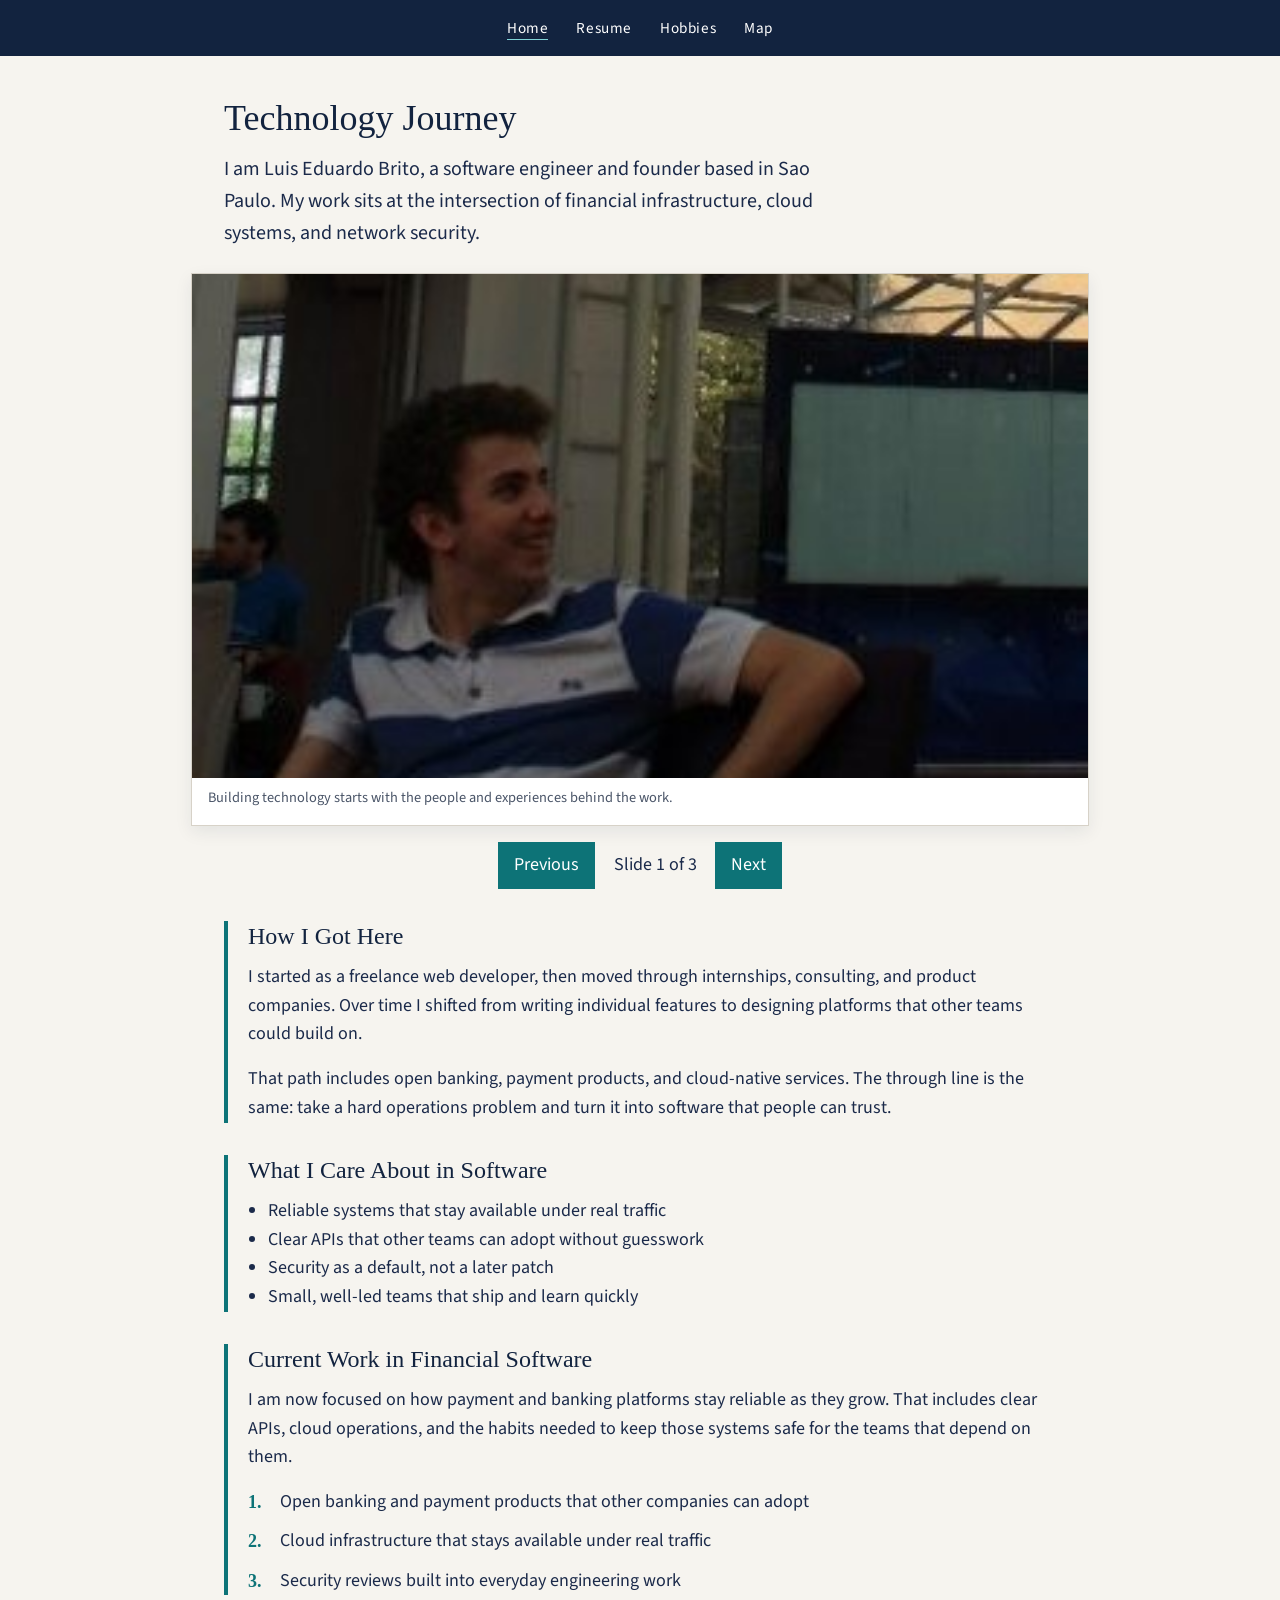
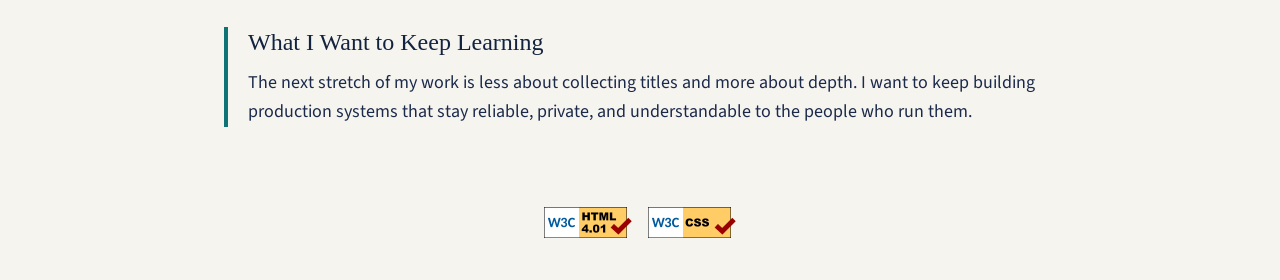
==== index.html @ 69dd5fcc "build: initial commit from project3 and boilerplate files" ====
<!DOCTYPE html>
<html lang="en">
  <head>
    <meta charset="utf-8">
    <meta name="viewport" content="width=device-width, initial-scale=1">
    <meta name="robots" content="noindex, nofollow, noarchive">
    <title>Technology Journey | Luis Eduardo Brito</title>
    <link rel="stylesheet" href="css/reset.css">
    <link rel="stylesheet" href="css/screen.css">
    <script src="js/site.js" defer></script>
  </head>
  <body class="page-index">
    <header>
      <nav aria-label="Site pages">
        <ul>
          <li>
            <a href="index.html" aria-current="page">Home</a>
          </li>
          <li>
            <a href="resume.html">Resume</a>
          </li>
          <li>
            <a href="hobbies.html">Hobbies</a>
          </li>
          <li>
            <a href="maps.html">Map</a>
          </li>
        </ul>
      </nav>
    </header>
    <main>
      <article>
        <h1>Technology Journey</h1>
        <p>I am Luis Eduardo Brito, a software engineer and founder based in Sao Paulo. My work sits at the intersection of financial infrastructure, cloud systems, and network security.</p>
        <div class="photo-slider" data-slider role="region" aria-label="Highlights from my technology journey">
          <div class="slider-track">
            <figure class="slider-slide" data-slide>
              <img src="media/images/profile.jpg" alt="Professional portrait of Luis Eduardo Brito">
              <figcaption>Building technology starts with the people and experiences behind the work.</figcaption>
            </figure>
            <figure class="slider-slide" data-slide>
              <img src="media/images/bitcapital.jpg" alt="Bit Capital offices in Sao Paulo, Brazil">
              <figcaption>Bit Capital offices in Sao Paulo, where I built open banking infrastructure.</figcaption>
            </figure>
            <figure class="slider-slide" data-slide>
              <img src="media/images/speakrfm.jpg" alt="Speakr.fm collaborative playlist interface">
              <figcaption>Speakr.fm was an early experiment in social products and shared media.</figcaption>
            </figure>
          </div>
          <div class="slider-controls">
            <button type="button" data-slider-previous>Previous</button>
            <p class="slider-status" aria-live="polite">
              Slide
              <span data-current-slide>1</span>
              of 3
            </p>
            <button type="button" data-slider-next>Next</button>
          </div>
        </div>
        <section>
          <h2>How I Got Here</h2>
          <p>I started as a freelance web developer, then moved through internships, consulting, and product companies. Over time I shifted from writing individual features to designing platforms that other teams could build on.</p>
          <p>That path includes open banking, payment products, and cloud-native services. The through line is the same: take a hard operations problem and turn it into software that people can trust.</p>
        </section>
        <section>
          <h2>What I Care About in Software</h2>
          <ul>
            <li>Reliable systems that stay available under real traffic</li>
            <li>Clear APIs that other teams can adopt without guesswork</li>
            <li>Security as a default, not a later patch</li>
            <li>Small, well-led teams that ship and learn quickly</li>
          </ul>
        </section>
        <section>
          <h2>Current Work in Financial Software</h2>
          <p>I am now focused on how payment and banking platforms stay reliable as they grow. That includes clear APIs, cloud operations, and the habits needed to keep those systems safe for the teams that depend on them.</p>
          <ol>
            <li>Open banking and payment products that other companies can adopt</li>
            <li>Cloud infrastructure that stays available under real traffic</li>
            <li>Security reviews built into everyday engineering work</li>
          </ol>
        </section>
        <section>
          <h2>What I Want to Keep Learning</h2>
          <p>The next stretch of my work is less about collecting titles and more about depth. I want to keep building production systems that stay reliable, private, and understandable to the people who run them.</p>
        </section>
      </article>
    </main>
    <footer>
      <p>
        <a href="https://validator.w3.org/nu/?doc=https%3A%2F%2Fluiseduardobrito.github.io%2Fiit-itm361-websiteproject3%2Findex.html">
          <img class="valid-badge" src="media/images/valid-html.png" alt="Valid HTML!">
        </a>
        <a href="https://jigsaw.w3.org/css-validator/validator?uri=https%3A%2F%2Fluiseduardobrito.github.io%2Fiit-itm361-websiteproject3%2Findex.html&amp;profile=css3&amp;warning=0">
          <img class="valid-badge" src="media/images/valid-css.png" alt="Valid CSS!">
        </a>
      </p>
    </footer>
  </body>
</html>
---- css/screen.css ----
@import url("https://fonts.googleapis.com/css2?family=Source+Sans+3:ital,wght@0,400;0,600;0,700;1,400&display=swap");

/* Original site styles for Project 2 */

body {
  background-color: #f6f4ef;
  color: #1b2a4a;
  font-family: "Source Sans 3", "Helvetica Neue", Arial, sans-serif;
  font-size: 1.125rem;
  line-height: 1.6;
}

h1,
h2,
h3 {
  color: #12233f;
  font-family: Georgia, "Times New Roman", serif;
  font-weight: 400;
  line-height: 1.25;
  margin: 0 0 0.75rem;
}

h1 {
  font-size: 2.25rem;
}

h2 {
  font-size: 1.5rem;
}

h3 {
  font-size: 1.2rem;
}

a {
  color: #0d7377;
}

a:hover,
a:focus {
  color: #095c5f;
}

body > header {
  background-color: #12233f;
  color: #ffffff;
  padding: 0.85rem 1.25rem;
}

body > header nav ul {
  display: flex;
  flex-wrap: wrap;
  justify-content: center;
  list-style: none;
  gap: 0.5rem 1.75rem;
}

body > header nav a,
body > header nav a:visited {
  color: #ffffff;
  font-size: 0.95rem;
  letter-spacing: 0.04em;
  text-decoration: none;
}

body > header nav a:hover,
body > header nav a:focus {
  color: #7fd3d6;
}

body > header nav a[aria-current="page"] {
  border-bottom: 0.12rem solid #7fd3d6;
  color: #ffffff;
}

main {
  padding: 2rem 6%;
}

p {
  margin: 0 0 1rem;
}

main ul,
main ol {
  margin: 0 0 1.25rem 1.25rem;
}

main ul {
  list-style: disc;
}

main ol {
  list-style: decimal;
}

img {
  display: block;
  height: auto;
  max-width: 100%;
}

figure {
  margin: 0 0 1.5rem;
}

figcaption {
  color: #4a5568;
  font-size: 0.9rem;
  margin-top: 0.5rem;
}

audio {
  display: block;
  max-width: 100%;
  width: 100%;
}

footer {
  padding: 1.5rem 6% 2rem;
  text-align: center;
}

footer p {
  margin: 0;
}

footer a {
  display: inline-block;
  margin: 0 0.4rem;
}

footer img {
  border: 0;
  display: inline-block;
  height: auto;
  width: auto;
}

footer .valid-badge {
  height: 31px;
  width: 88px;
}

.page-index main {
  box-sizing: border-box;
  margin: 0 auto;
  max-width: 52rem;
  padding: 2.5rem 0;
  width: 88%;
}

.page-index article > p:first-of-type {
  font-size: 1.25rem;
  max-width: 40rem;
}

.page-index section {
  border-left: 0.25rem solid #0d7377;
  margin: 2rem 0 0;
  padding-left: 1.25rem;
}

.page-index figure {
  margin: 1.5rem -4%;
}

.photo-slider {
  margin: 1.5rem -4%;
}

.slider-track {
  display: grid;
  gap: 1.25rem;
}

.photo-slider .slider-slide {
  background-color: #ffffff;
  border: 0.06rem solid #d7d2c8;
  box-shadow: 0 0.4rem 1rem rgba(18, 35, 63, 0.08);
  margin: 0;
  overflow: hidden;
}

.slider-slide img {
  aspect-ratio: 16 / 9;
  object-fit: cover;
  width: 100%;
}

.slider-slide:first-child img {
  object-position: center 28%;
}

.slider-slide figcaption {
  padding: 0 1rem 1rem;
}

.slider-controls {
  align-items: center;
  display: none;
  flex-wrap: wrap;
  gap: 0.75rem;
  justify-content: center;
  margin-top: 1rem;
}

.photo-slider.is-enhanced .slider-controls {
  display: flex;
}

.photo-slider.is-enhanced .slider-slide[hidden] {
  display: none;
}

.slider-controls button {
  background-color: #0d7377;
  border: 0;
  color: #ffffff;
  cursor: pointer;
  font: inherit;
  padding: 0.55rem 1rem;
}

.slider-controls button:hover,
.slider-controls button:focus {
  background-color: #095c5f;
}

.slider-controls button:focus-visible {
  outline: 0.18rem solid #12233f;
  outline-offset: 0.18rem;
}

.slider-status {
  margin: 0;
  min-width: 6rem;
  text-align: center;
}

.page-index ol {
  list-style: none;
  margin-left: 0;
}

.page-index ol li {
  margin: 0 0 0.65rem;
  padding-left: 2rem;
  position: relative;
}

.page-index ol li::before {
  color: #0d7377;
  content: counter(list-item) ".";
  font-family: Georgia, "Times New Roman", serif;
  font-weight: 700;
  left: 0;
  position: absolute;
}

.page-resume main {
  box-sizing: border-box;
  margin: 1rem auto;
  padding: 0;
  width: 92%;
}

.page-resume main > article {
  background-color: #ffffff;
  box-shadow: 0 0.5rem 1.5rem rgba(18, 35, 63, 0.08);
  padding: 1.25rem 5%;
}

.page-resume {
  font-size: 0.95rem;
}

.page-resume main > article > header {
  margin-bottom: 1.75rem;
}

.page-resume main > article > header figure {
  width: 8.5rem;
}

.page-resume section {
  margin-bottom: 1.5rem;
}

.page-resume section article {
  border-top: 0.06rem solid #d7d2c8;
  margin-top: 1rem;
  padding-top: 1rem;
}

.page-resume time {
  color: #4a5568;
  font-size: 0.9rem;
}

.page-hobbies main {
  box-sizing: border-box;
  margin: 0 auto;
  max-width: 70rem;
  padding: 2.5rem 0;
  width: 92%;
}

.page-hobbies article > p:first-of-type {
  max-width: 46rem;
}

.page-hobbies section:first-of-type {
  background-color: #e8eef2;
  margin: 2rem 0;
  padding: 1.75rem 6%;
}

.page-hobbies figure img {
  width: 100%;
}

.page-hobbies ol {
  list-style: none;
  margin-left: 0;
}

.page-hobbies ol li {
  background-color: #ffffff;
  margin: 0 0 0.75rem;
  padding: 0.75rem 1rem 0.75rem 2.75rem;
  position: relative;
}

.page-hobbies ol li::before {
  color: #0d7377;
  content: counter(list-item);
  font-family: Georgia, "Times New Roman", serif;
  font-size: 1.1rem;
  left: 0.85rem;
  position: absolute;
  top: 0.7rem;
}

.page-hobbies figcaption {
  color: #6b4f3a;
}

.page-maps main {
  box-sizing: border-box;
  margin: 0 auto;
  max-width: 70rem;
  padding: 2.5rem 0;
  width: 92%;
}

.page-maps article > p:first-of-type {
  max-width: 46rem;
}

.page-maps section {
  background-color: #ffffff;
  box-shadow: 0 0.5rem 1.5rem rgba(18, 35, 63, 0.08);
  margin-top: 2rem;
  padding: 1.5rem 5%;
}

#campus-map {
  align-items: center;
  background-color: #e8eef2;
  border: 0.12rem solid #0d7377;
  box-sizing: border-box;
  display: grid;
  justify-items: center;
  min-height: 24rem;
  padding: 2rem 8%;
  text-align: center;
  width: 100%;
}

#campus-map.is-loaded {
  display: block;
  padding: 0;
}

#campus-map.needs-api-key,
#campus-map.map-error {
  border-style: dashed;
}

.map-status {
  background-color: #e8eef2;
  border-left: 0.25rem solid #0d7377;
  margin: 1rem 0;
  padding: 0.75rem 1rem;
}

.map-status.is-success {
  background-color: #e4f2ec;
}

.page-maps .map-locations {
  display: grid;
  gap: 1rem;
  list-style: none;
  margin: 1.5rem 0 0;
}

.map-locations li {
  border-left: 0.25rem solid #0d7377;
  padding: 0.75rem 1rem;
}

.map-locations strong {
  display: block;
  font-family: Georgia, "Times New Roman", serif;
  font-size: 1.05rem;
  margin-bottom: 0.35rem;
}

@media screen and (max-width: 62em) {
  h1 {
    font-size: 1.85rem;
  }

  .page-index figure {
    margin-left: 0;
    margin-right: 0;
  }

  .photo-slider {
    margin-left: 0;
    margin-right: 0;
  }
}

@media screen and (max-width: 40em) {
  body {
    font-size: 1rem;
  }

  body > header nav ul {
    gap: 0.65rem 1.1rem;
  }

  .page-index main,
  .page-hobbies main {
    width: 90%;
  }

  .page-hobbies section:first-of-type {
    padding: 1.25rem 5%;
  }
}

@media screen and (min-width: 40em) {
  #campus-map {
    min-height: 32rem;
  }

  .page-maps .map-locations {
    grid-template-columns: repeat(3, 1fr);
  }

  .page-resume {
    font-size: 1rem;
  }

  .page-resume main {
    margin: 1.5rem auto;
    width: 90%;
  }

  .page-resume main > article {
    padding: 2rem 2.25rem;
  }

  .page-resume main > article > header {
    align-items: start;
    column-gap: 2rem;
    display: grid;
    grid-template-columns: minmax(0, 1fr) 10rem;
  }

  .page-resume main > article > header figure {
    grid-column: 2;
    grid-row: 1 / span 3;
    margin: 0;
    width: 10rem;
  }
}

@media screen and (min-width: 62em) {
  .page-resume {
    font-size: 1.0625rem;
  }

  .page-resume main {
    margin: 2rem auto;
    width: 960px;
  }

  .page-resume main > article {
    padding: 2.5rem 3rem;
  }

  .page-resume main > article > header {
    column-gap: 3rem;
    grid-template-columns: minmax(0, 1fr) 12rem;
    margin-bottom: 2rem;
  }

  .page-resume main > article > header figure {
    width: 12rem;
  }

  .page-resume h1 {
    font-size: 2.5rem;
  }

  .page-resume section {
    margin-bottom: 1.75rem;
  }
}
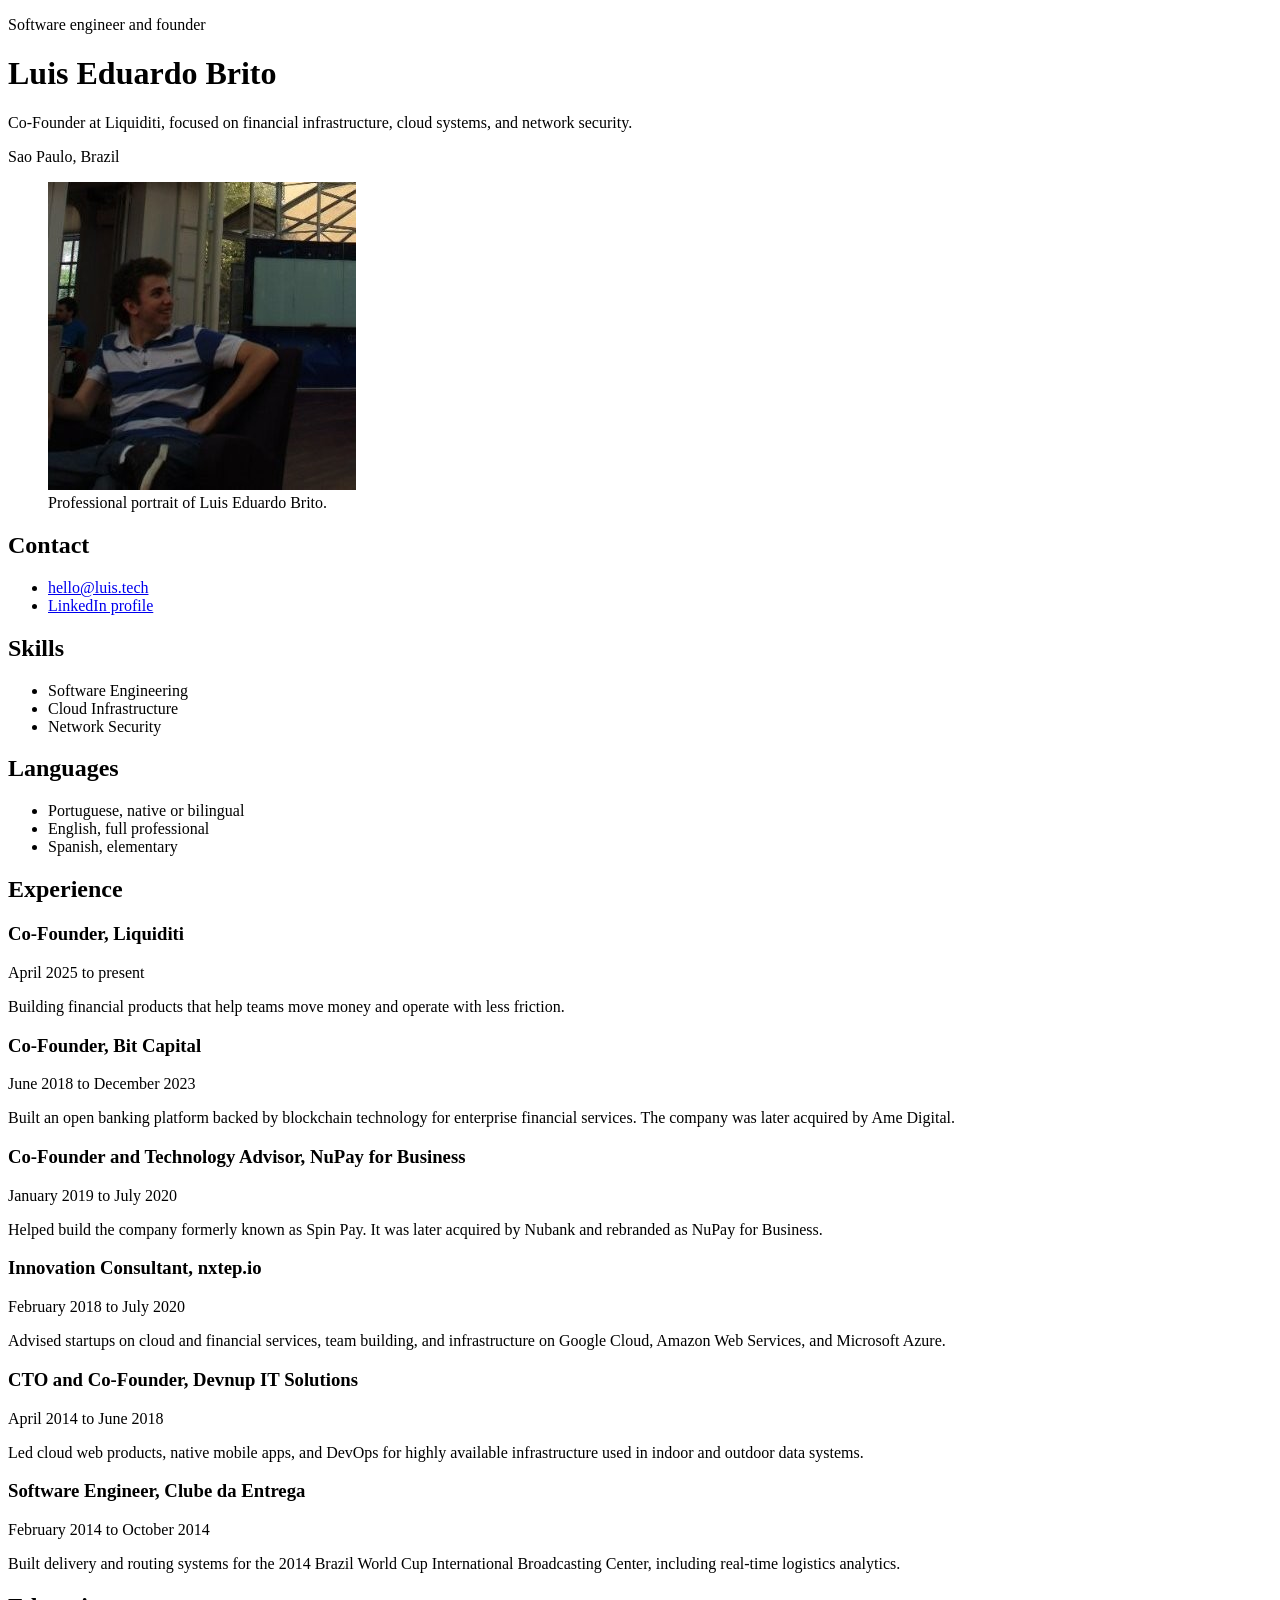
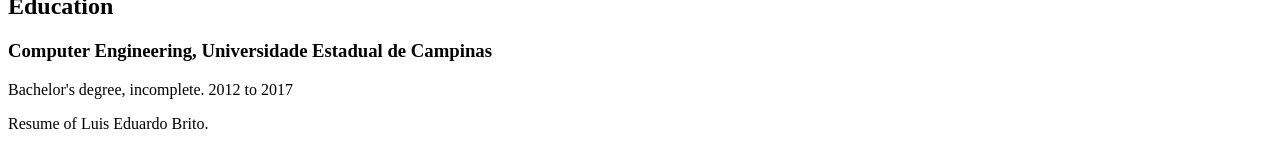
==== commit dc32b94d: "feat: build foundation resume page" ====
--- a/index.html
+++ b/index.html
@@ -1,100 +1,152 @@
-<!DOCTYPE html>
-<html lang="en">
+<!doctype html>
+<html class="no-js" lang="en">
   <head>
     <meta charset="utf-8">
-    <meta name="viewport" content="width=device-width, initial-scale=1">
+    <meta name="viewport" content="width=device-width, initial-scale=1.0">
     <meta name="robots" content="noindex, nofollow, noarchive">
-    <title>Technology Journey | Luis Eduardo Brito</title>
-    <link rel="stylesheet" href="css/reset.css">
-    <link rel="stylesheet" href="css/screen.css">
-    <script src="js/site.js" defer></script>
+    <title>Resume | Luis Eduardo Brito</title>
+    <link rel="stylesheet" href="css/foundation.css">
+    <link rel="stylesheet" href="css/app.css">
   </head>
-  <body class="page-index">
-    <header>
-      <nav aria-label="Site pages">
-        <ul>
-          <li>
-            <a href="index.html" aria-current="page">Home</a>
-          </li>
-          <li>
-            <a href="resume.html">Resume</a>
-          </li>
-          <li>
-            <a href="hobbies.html">Hobbies</a>
-          </li>
-          <li>
-            <a href="maps.html">Map</a>
-          </li>
-        </ul>
-      </nav>
+  <body>
+    <header class="grid-container">
+      <div class="grid-x grid-margin-x align-middle">
+        <div class="cell small-12 medium-8">
+          <p class="lead">Software engineer and founder</p>
+          <h1>Luis Eduardo Brito</h1>
+          <p>Co-Founder at Liquiditi, focused on financial infrastructure, cloud systems, and network security.</p>
+          <p>Sao Paulo, Brazil</p>
+        </div>
+        <div class="cell small-12 medium-4">
+          <figure>
+            <img src="media/images/profile.jpg" alt="Professional portrait of Luis Eduardo Brito">
+            <figcaption>Professional portrait of Luis Eduardo Brito.</figcaption>
+          </figure>
+        </div>
+      </div>
     </header>
-    <main>
-      <article>
-        <h1>Technology Journey</h1>
-        <p>I am Luis Eduardo Brito, a software engineer and founder based in Sao Paulo. My work sits at the intersection of financial infrastructure, cloud systems, and network security.</p>
-        <div class="photo-slider" data-slider role="region" aria-label="Highlights from my technology journey">
-          <div class="slider-track">
-            <figure class="slider-slide" data-slide>
-              <img src="media/images/profile.jpg" alt="Professional portrait of Luis Eduardo Brito">
-              <figcaption>Building technology starts with the people and experiences behind the work.</figcaption>
-            </figure>
-            <figure class="slider-slide" data-slide>
-              <img src="media/images/bitcapital.jpg" alt="Bit Capital offices in Sao Paulo, Brazil">
-              <figcaption>Bit Capital offices in Sao Paulo, where I built open banking infrastructure.</figcaption>
-            </figure>
-            <figure class="slider-slide" data-slide>
-              <img src="media/images/speakrfm.jpg" alt="Speakr.fm collaborative playlist interface">
-              <figcaption>Speakr.fm was an early experiment in social products and shared media.</figcaption>
-            </figure>
-          </div>
-          <div class="slider-controls">
-            <button type="button" data-slider-previous>Previous</button>
-            <p class="slider-status" aria-live="polite">
-              Slide
-              <span data-current-slide>1</span>
-              of 3
-            </p>
-            <button type="button" data-slider-next>Next</button>
-          </div>
+
+    <main class="grid-container">
+      <div class="grid-x grid-margin-x">
+        <aside class="cell small-12 medium-4 large-3" aria-label="Resume details">
+          <section class="callout">
+            <h2>Contact</h2>
+            <ul class="vertical menu">
+              <li>
+                <a href="mailto:hello@luis.tech">hello@luis.tech</a>
+              </li>
+              <li>
+                <a href="https://www.linkedin.com/in/luiseduardobrito">LinkedIn profile</a>
+              </li>
+            </ul>
+          </section>
+
+          <section class="callout">
+            <h2>Skills</h2>
+            <ul>
+              <li><span class="label">Software Engineering</span></li>
+              <li><span class="label">Cloud Infrastructure</span></li>
+              <li><span class="label">Network Security</span></li>
+            </ul>
+          </section>
+
+          <section class="callout">
+            <h2>Languages</h2>
+            <ul>
+              <li>Portuguese, native or bilingual</li>
+              <li>English, full professional</li>
+              <li>Spanish, elementary</li>
+            </ul>
+          </section>
+        </aside>
+
+        <div class="cell small-12 medium-8 large-9">
+          <section>
+            <h2>Experience</h2>
+
+            <article class="callout">
+              <h3>Co-Founder, Liquiditi</h3>
+              <p>
+                <time datetime="2025-04">April 2025</time>
+                to present
+              </p>
+              <p>Building financial products that help teams move money and operate with less friction.</p>
+            </article>
+
+            <article class="callout">
+              <h3>Co-Founder, Bit Capital</h3>
+              <p>
+                <time datetime="2018-06">June 2018</time>
+                to
+                <time datetime="2023-12">December 2023</time>
+              </p>
+              <p>Built an open banking platform backed by blockchain technology for enterprise financial services. The company was later acquired by Ame Digital.</p>
+            </article>
+
+            <article class="callout">
+              <h3>Co-Founder and Technology Advisor, NuPay for Business</h3>
+              <p>
+                <time datetime="2019-01">January 2019</time>
+                to
+                <time datetime="2020-07">July 2020</time>
+              </p>
+              <p>Helped build the company formerly known as Spin Pay. It was later acquired by Nubank and rebranded as NuPay for Business.</p>
+            </article>
+
+            <article class="callout">
+              <h3>Innovation Consultant, nxtep.io</h3>
+              <p>
+                <time datetime="2018-02">February 2018</time>
+                to
+                <time datetime="2020-07">July 2020</time>
+              </p>
+              <p>Advised startups on cloud and financial services, team building, and infrastructure on Google Cloud, Amazon Web Services, and Microsoft Azure.</p>
+            </article>
+
+            <article class="callout">
+              <h3>CTO and Co-Founder, Devnup IT Solutions</h3>
+              <p>
+                <time datetime="2014-04">April 2014</time>
+                to
+                <time datetime="2018-06">June 2018</time>
+              </p>
+              <p>Led cloud web products, native mobile apps, and DevOps for highly available infrastructure used in indoor and outdoor data systems.</p>
+            </article>
+
+            <article class="callout">
+              <h3>Software Engineer, Clube da Entrega</h3>
+              <p>
+                <time datetime="2014-02">February 2014</time>
+                to
+                <time datetime="2014-10">October 2014</time>
+              </p>
+              <p>Built delivery and routing systems for the 2014 Brazil World Cup International Broadcasting Center, including real-time logistics analytics.</p>
+            </article>
+          </section>
+
+          <section class="callout">
+            <h2>Education</h2>
+            <article>
+              <h3>Computer Engineering, Universidade Estadual de Campinas</h3>
+              <p>
+                Bachelor's degree, incomplete.
+                <time datetime="2012">2012</time>
+                to
+                <time datetime="2017">2017</time>
+              </p>
+            </article>
+          </section>
         </div>
-        <section>
-          <h2>How I Got Here</h2>
-          <p>I started as a freelance web developer, then moved through internships, consulting, and product companies. Over time I shifted from writing individual features to designing platforms that other teams could build on.</p>
-          <p>That path includes open banking, payment products, and cloud-native services. The through line is the same: take a hard operations problem and turn it into software that people can trust.</p>
-        </section>
-        <section>
-          <h2>What I Care About in Software</h2>
-          <ul>
-            <li>Reliable systems that stay available under real traffic</li>
-            <li>Clear APIs that other teams can adopt without guesswork</li>
-            <li>Security as a default, not a later patch</li>
-            <li>Small, well-led teams that ship and learn quickly</li>
-          </ul>
-        </section>
-        <section>
-          <h2>Current Work in Financial Software</h2>
-          <p>I am now focused on how payment and banking platforms stay reliable as they grow. That includes clear APIs, cloud operations, and the habits needed to keep those systems safe for the teams that depend on them.</p>
-          <ol>
-            <li>Open banking and payment products that other companies can adopt</li>
-            <li>Cloud infrastructure that stays available under real traffic</li>
-            <li>Security reviews built into everyday engineering work</li>
-          </ol>
-        </section>
-        <section>
-          <h2>What I Want to Keep Learning</h2>
-          <p>The next stretch of my work is less about collecting titles and more about depth. I want to keep building production systems that stay reliable, private, and understandable to the people who run them.</p>
-        </section>
-      </article>
+      </div>
     </main>
-    <footer>
-      <p>
-        <a href="https://validator.w3.org/nu/?doc=https%3A%2F%2Fluiseduardobrito.github.io%2Fiit-itm361-websiteproject3%2Findex.html">
-          <img class="valid-badge" src="media/images/valid-html.png" alt="Valid HTML!">
-        </a>
-        <a href="https://jigsaw.w3.org/css-validator/validator?uri=https%3A%2F%2Fluiseduardobrito.github.io%2Fiit-itm361-websiteproject3%2Findex.html&amp;profile=css3&amp;warning=0">
-          <img class="valid-badge" src="media/images/valid-css.png" alt="Valid CSS!">
-        </a>
-      </p>
+
+    <footer class="grid-container">
+      <p>Resume of Luis Eduardo Brito.</p>
     </footer>
+
+    <script src="js/vendor/jquery.js"></script>
+    <script src="js/vendor/what-input.js"></script>
+    <script src="js/vendor/foundation.js"></script>
+    <script src="js/app.js"></script>
   </body>
 </html>
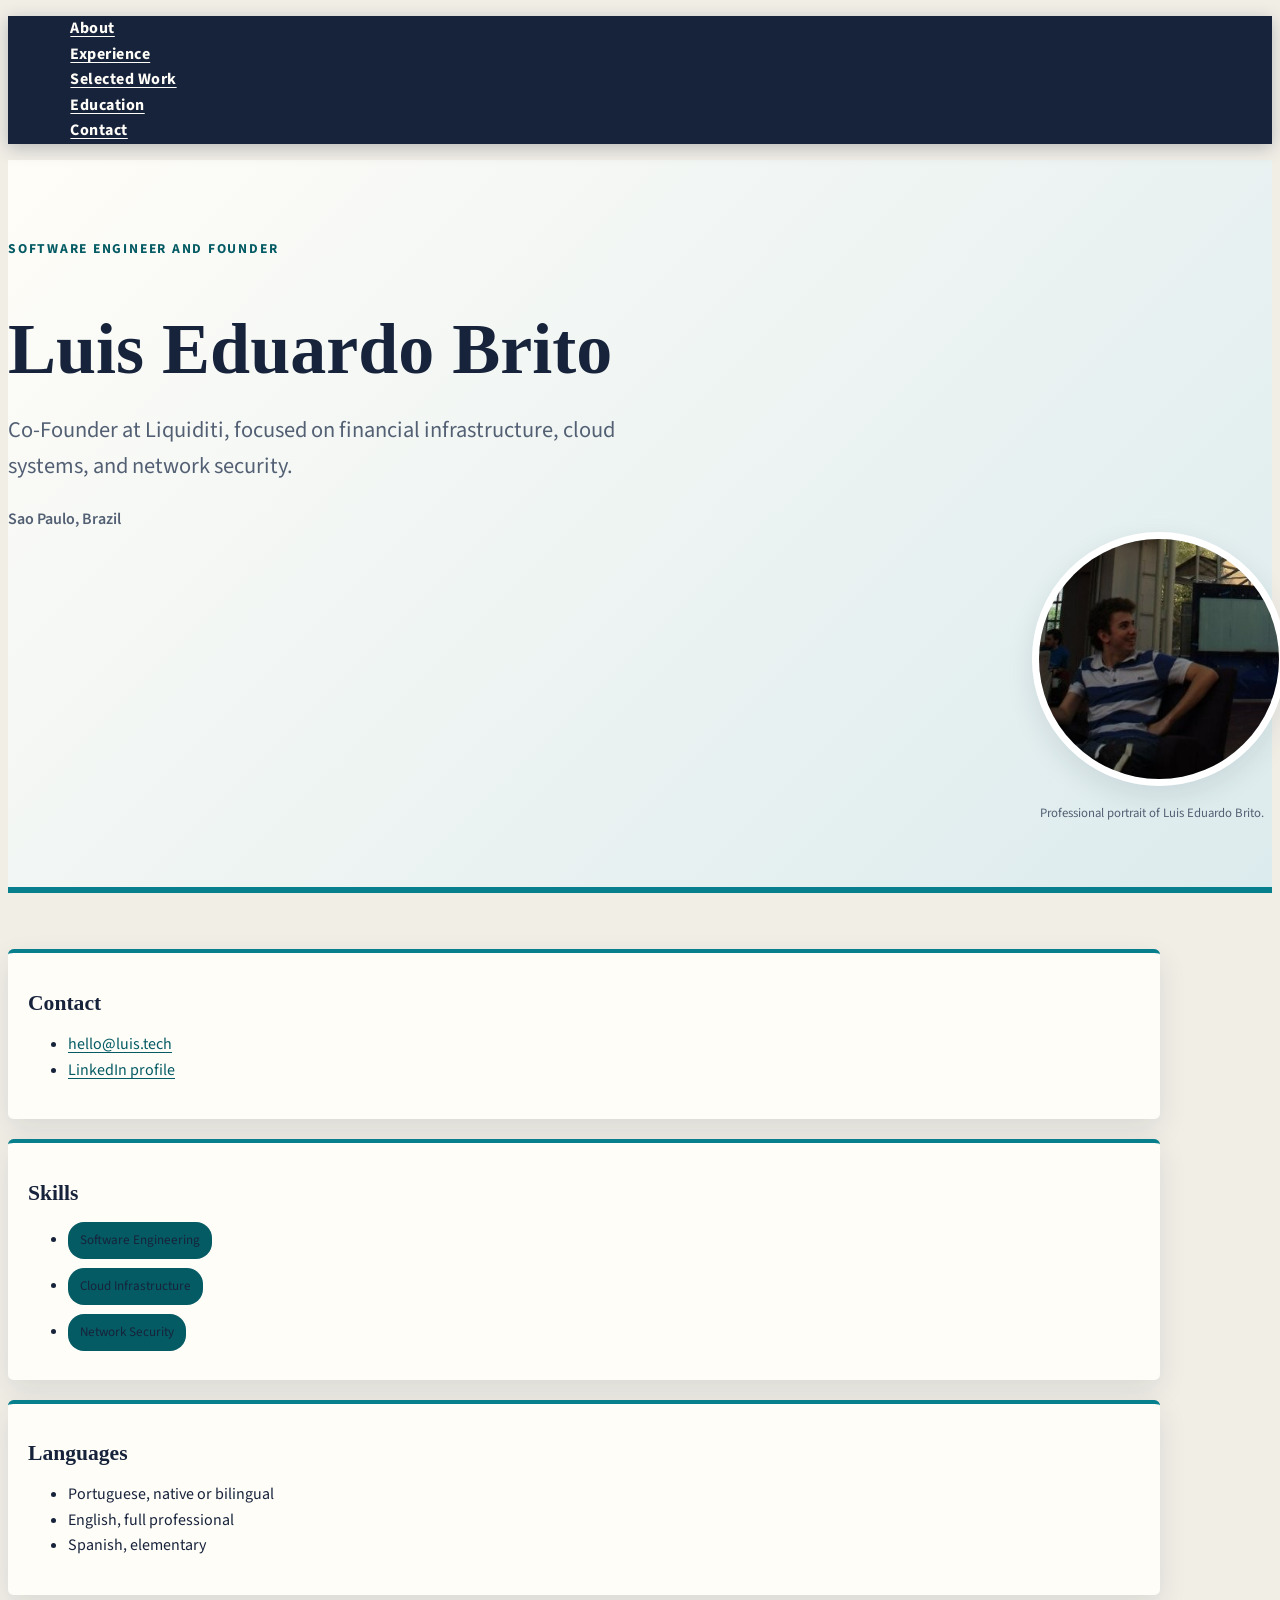
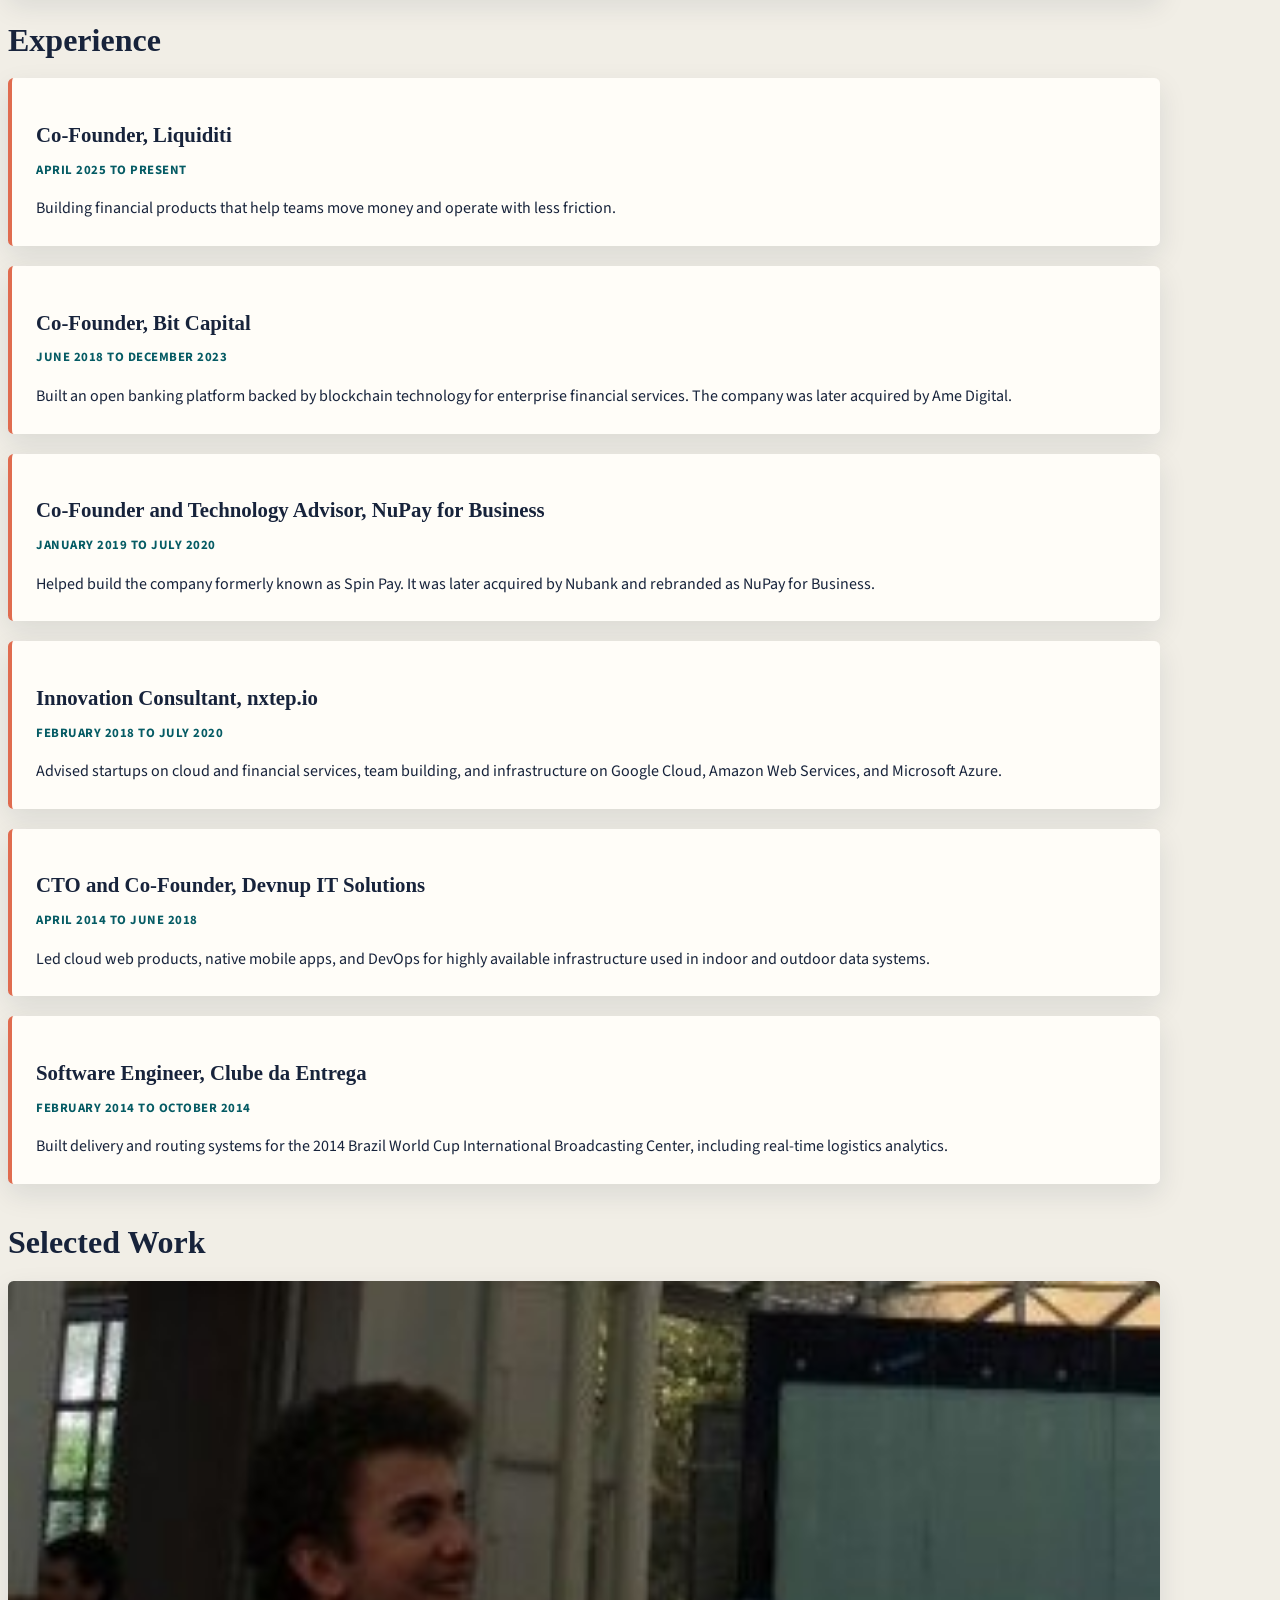
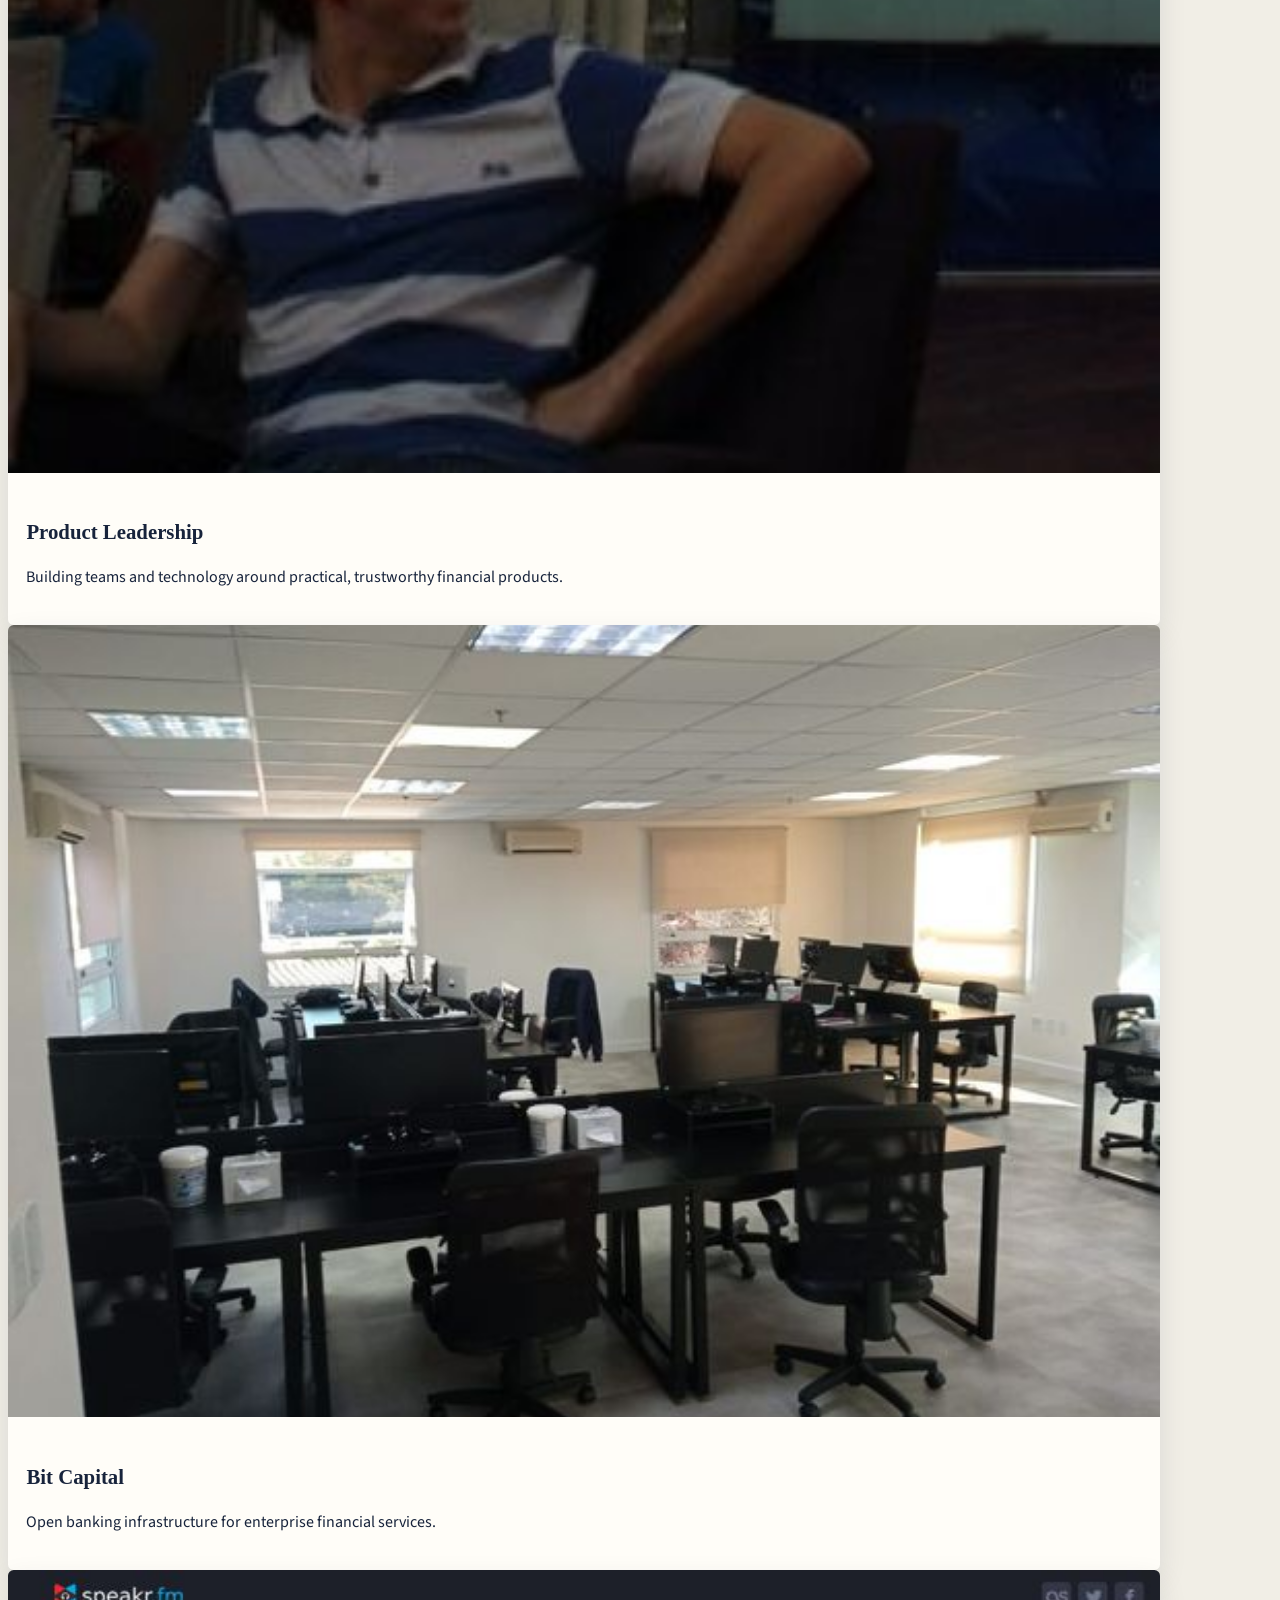
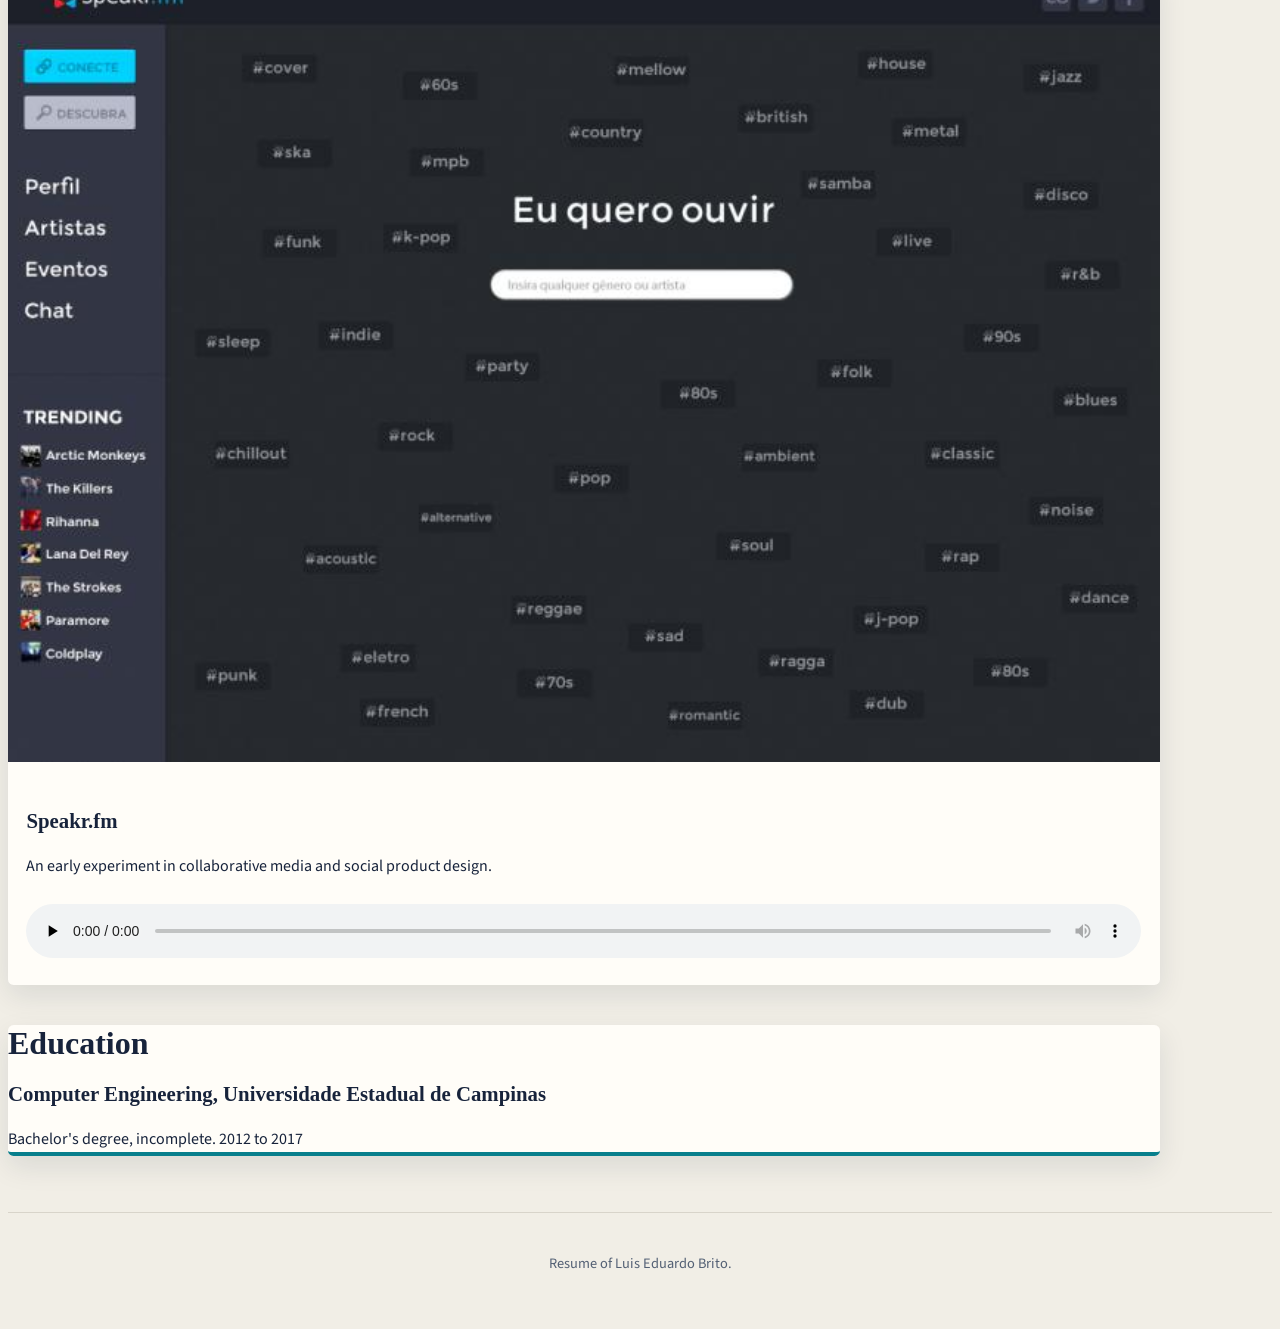
==== commit bddeaefd: "feat: style and enhance foundation resume" ====
--- a/index.html
+++ b/index.html
@@ -9,19 +9,33 @@
     <link rel="stylesheet" href="css/app.css">
   </head>
   <body>
-    <header class="grid-container">
-      <div class="grid-x grid-margin-x align-middle">
-        <div class="cell small-12 medium-8">
-          <p class="lead">Software engineer and founder</p>
-          <h1>Luis Eduardo Brito</h1>
-          <p>Co-Founder at Liquiditi, focused on financial infrastructure, cloud systems, and network security.</p>
-          <p>Sao Paulo, Brazil</p>
-        </div>
-        <div class="cell small-12 medium-4">
-          <figure>
-            <img src="media/images/profile.jpg" alt="Professional portrait of Luis Eduardo Brito">
-            <figcaption>Professional portrait of Luis Eduardo Brito.</figcaption>
-          </figure>
+    <nav class="site-nav" aria-label="Resume sections">
+      <div class="grid-container">
+        <ul class="menu align-center">
+          <li><a href="#about">About</a></li>
+          <li><a href="#experience">Experience</a></li>
+          <li><a href="#selected-work">Selected Work</a></li>
+          <li><a href="#education">Education</a></li>
+          <li><a href="#contact">Contact</a></li>
+        </ul>
+      </div>
+    </nav>
+
+    <header id="about" class="resume-header">
+      <div class="grid-container">
+        <div class="grid-x grid-margin-x align-middle">
+          <div class="cell small-12 medium-8">
+            <p class="eyebrow">Software engineer and founder</p>
+            <h1>Luis Eduardo Brito</h1>
+            <p class="lead">Co-Founder at Liquiditi, focused on financial infrastructure, cloud systems, and network security.</p>
+            <p class="location">Sao Paulo, Brazil</p>
+          </div>
+          <div class="cell small-12 medium-4">
+            <figure class="portrait">
+              <img src="media/images/profile.jpg" alt="Professional portrait of Luis Eduardo Brito">
+              <figcaption>Professional portrait of Luis Eduardo Brito.</figcaption>
+            </figure>
+          </div>
         </div>
       </div>
     </header>
@@ -29,7 +43,7 @@
     <main class="grid-container">
       <div class="grid-x grid-margin-x">
         <aside class="cell small-12 medium-4 large-3" aria-label="Resume details">
-          <section class="callout">
+          <section id="contact" class="callout sidebar-card">
             <h2>Contact</h2>
             <ul class="vertical menu">
               <li>
@@ -41,16 +55,16 @@
             </ul>
           </section>
 
-          <section class="callout">
+          <section class="callout sidebar-card">
             <h2>Skills</h2>
-            <ul>
+            <ul class="no-bullet skill-list">
               <li><span class="label">Software Engineering</span></li>
               <li><span class="label">Cloud Infrastructure</span></li>
               <li><span class="label">Network Security</span></li>
             </ul>
           </section>
 
-          <section class="callout">
+          <section class="callout sidebar-card">
             <h2>Languages</h2>
             <ul>
               <li>Portuguese, native or bilingual</li>
@@ -61,21 +75,21 @@
         </aside>
 
         <div class="cell small-12 medium-8 large-9">
-          <section>
+          <section id="experience" class="resume-section">
             <h2>Experience</h2>
 
-            <article class="callout">
+            <article class="callout experience-card">
               <h3>Co-Founder, Liquiditi</h3>
-              <p>
+              <p class="date-range">
                 <time datetime="2025-04">April 2025</time>
                 to present
               </p>
               <p>Building financial products that help teams move money and operate with less friction.</p>
             </article>
 
-            <article class="callout">
+            <article class="callout experience-card">
               <h3>Co-Founder, Bit Capital</h3>
-              <p>
+              <p class="date-range">
                 <time datetime="2018-06">June 2018</time>
                 to
                 <time datetime="2023-12">December 2023</time>
@@ -83,9 +97,9 @@
               <p>Built an open banking platform backed by blockchain technology for enterprise financial services. The company was later acquired by Ame Digital.</p>
             </article>
 
-            <article class="callout">
+            <article class="callout experience-card">
               <h3>Co-Founder and Technology Advisor, NuPay for Business</h3>
-              <p>
+              <p class="date-range">
                 <time datetime="2019-01">January 2019</time>
                 to
                 <time datetime="2020-07">July 2020</time>
@@ -93,9 +107,9 @@
               <p>Helped build the company formerly known as Spin Pay. It was later acquired by Nubank and rebranded as NuPay for Business.</p>
             </article>
 
-            <article class="callout">
+            <article class="callout experience-card">
               <h3>Innovation Consultant, nxtep.io</h3>
-              <p>
+              <p class="date-range">
                 <time datetime="2018-02">February 2018</time>
                 to
                 <time datetime="2020-07">July 2020</time>
@@ -103,9 +117,9 @@
               <p>Advised startups on cloud and financial services, team building, and infrastructure on Google Cloud, Amazon Web Services, and Microsoft Azure.</p>
             </article>
 
-            <article class="callout">
+            <article class="callout experience-card">
               <h3>CTO and Co-Founder, Devnup IT Solutions</h3>
-              <p>
+              <p class="date-range">
                 <time datetime="2014-04">April 2014</time>
                 to
                 <time datetime="2018-06">June 2018</time>
@@ -113,9 +127,9 @@
               <p>Led cloud web products, native mobile apps, and DevOps for highly available infrastructure used in indoor and outdoor data systems.</p>
             </article>
 
-            <article class="callout">
+            <article class="callout experience-card">
               <h3>Software Engineer, Clube da Entrega</h3>
-              <p>
+              <p class="date-range">
                 <time datetime="2014-02">February 2014</time>
                 to
                 <time datetime="2014-10">October 2014</time>
@@ -124,7 +138,45 @@
             </article>
           </section>
 
-          <section class="callout">
+          <section id="selected-work" class="resume-section">
+            <h2>Selected Work</h2>
+            <div class="grid-x grid-margin-x small-up-1 large-up-3">
+              <div class="cell">
+                <article class="card work-card">
+                  <img src="media/images/profile.jpg" alt="Professional portrait of Luis Eduardo Brito">
+                  <div class="card-section">
+                    <h3>Product Leadership</h3>
+                    <p>Building teams and technology around practical, trustworthy financial products.</p>
+                  </div>
+                </article>
+              </div>
+              <div class="cell">
+                <article class="card work-card">
+                  <img src="media/images/bitcapital.jpg" alt="Bit Capital offices in Sao Paulo, Brazil">
+                  <div class="card-section">
+                    <h3>Bit Capital</h3>
+                    <p>Open banking infrastructure for enterprise financial services.</p>
+                  </div>
+                </article>
+              </div>
+              <div class="cell">
+                <article class="card work-card">
+                  <img src="media/images/speakrfm.jpg" alt="Speakr.fm collaborative playlist interface">
+                  <div class="card-section">
+                    <h3>Speakr.fm</h3>
+                    <p>An early experiment in collaborative media and social product design.</p>
+                    <audio controls preload="none">
+                      <source src="media/audio/elevator-music.mp3" type="audio/mpeg">
+                      Your browser does not support embedded audio.
+                      <a href="media/audio/elevator-music.mp3">Download the audio sample</a>.
+                    </audio>
+                  </div>
+                </article>
+              </div>
+            </div>
+          </section>
+
+          <section id="education" class="callout education-card">
             <h2>Education</h2>
             <article>
               <h3>Computer Engineering, Universidade Estadual de Campinas</h3>
--- a/css/app.css
+++ b/css/app.css
@@ -0,0 +1,354 @@
+@import url("https://fonts.googleapis.com/css2?family=Source+Sans+3:wght@400;600;700&display=swap");
+
+:root {
+  --ink: #17233b;
+  --muted-ink: #536074;
+  --paper: #fffdf8;
+  --canvas: #f1eee6;
+  --teal: #087f8c;
+  --teal-dark: #055b64;
+  --coral: #e06c4f;
+  --line: #d8d4ca;
+  --shadow: 0 0.65rem 1.75rem rgba(23, 35, 59, 0.1);
+}
+
+html {
+  scroll-behavior: smooth;
+}
+
+body {
+  background: var(--canvas);
+  color: var(--ink);
+  font-family: "Source Sans 3", Arial, sans-serif;
+  line-height: 1.6;
+}
+
+h1,
+h2,
+h3 {
+  color: var(--ink);
+  font-family: Georgia, "Times New Roman", serif;
+  font-weight: 700;
+  line-height: 1.15;
+}
+
+h2 {
+  font-size: 2rem;
+  margin-bottom: 1.25rem;
+}
+
+h3 {
+  font-size: 1.3rem;
+}
+
+a {
+  color: var(--teal-dark);
+  text-decoration-thickness: 0.08em;
+  text-underline-offset: 0.18em;
+}
+
+a:hover,
+a:focus {
+  color: var(--coral);
+}
+
+a:focus-visible {
+  outline: 0.18rem solid var(--coral);
+  outline-offset: 0.18rem;
+}
+
+.site-nav {
+  background: var(--ink);
+  box-shadow: 0 0.25rem 1rem rgba(23, 35, 59, 0.25);
+  position: sticky;
+  top: 0;
+  z-index: 10;
+}
+
+.site-nav .menu {
+  flex-wrap: wrap;
+}
+
+.site-nav .menu a {
+  color: var(--paper);
+  font-size: 0.9rem;
+  font-weight: 700;
+  letter-spacing: 0.03em;
+  padding: 0.8rem 0.65rem;
+}
+
+.site-nav .menu a:hover,
+.site-nav .menu a:focus {
+  background: var(--teal);
+  color: #ffffff;
+}
+
+.resume-header {
+  background: linear-gradient(135deg, var(--paper) 0%, #dcebed 100%);
+  border-bottom: 0.4rem solid var(--teal);
+  padding: 2.5rem 0;
+}
+
+.resume-header h1 {
+  font-size: 3rem;
+  margin-bottom: 0.75rem;
+}
+
+.resume-header .lead {
+  color: var(--muted-ink);
+  font-size: 1.25rem;
+  max-width: 42rem;
+}
+
+.eyebrow {
+  color: var(--teal-dark);
+  font-size: 0.85rem;
+  font-weight: 700;
+  letter-spacing: 0.13em;
+  margin-bottom: 0.5rem;
+  text-transform: uppercase;
+}
+
+.location {
+  color: var(--muted-ink);
+  font-weight: 600;
+  margin-bottom: 1.5rem;
+}
+
+.portrait {
+  margin: 0 auto;
+  max-width: 15rem;
+  text-align: center;
+}
+
+.portrait img {
+  border: 0.45rem solid #ffffff;
+  border-radius: 50%;
+  box-shadow: var(--shadow);
+  width: 100%;
+}
+
+.portrait figcaption {
+  color: var(--muted-ink);
+  font-size: 0.8rem;
+  margin-top: 0.5rem;
+}
+
+main.grid-container {
+  padding-bottom: 2.5rem;
+  padding-top: 2.5rem;
+}
+
+.sidebar-card,
+.experience-card,
+.education-card {
+  background: var(--paper);
+  border: 0;
+  border-radius: 0.35rem;
+  box-shadow: var(--shadow);
+}
+
+.sidebar-card {
+  border-top: 0.3rem solid var(--teal);
+  margin-bottom: 1.25rem;
+}
+
+.sidebar-card h2 {
+  font-size: 1.35rem;
+  margin-bottom: 0.75rem;
+}
+
+.sidebar-card .menu a {
+  overflow-wrap: anywhere;
+  padding-left: 0;
+}
+
+.skill-list {
+  margin-bottom: 0;
+}
+
+.skill-list li {
+  margin-bottom: 0.55rem;
+}
+
+.skill-list .label {
+  background: var(--teal-dark);
+  border-radius: 1rem;
+  display: inline-block;
+  font-size: 0.82rem;
+  padding: 0.5rem 0.75rem;
+}
+
+.resume-section {
+  margin-bottom: 2.5rem;
+  scroll-margin-top: 5rem;
+}
+
+.experience-card {
+  border-left: 0.3rem solid var(--coral);
+  margin-bottom: 1.25rem;
+  padding: 1.25rem;
+}
+
+.experience-card h3 {
+  margin-bottom: 0.4rem;
+}
+
+.experience-card p:last-child {
+  margin-bottom: 0;
+}
+
+.date-range {
+  color: var(--teal-dark);
+  font-size: 0.8rem;
+  font-weight: 700;
+  letter-spacing: 0.04em;
+  text-transform: uppercase;
+}
+
+.work-card {
+  background: var(--paper);
+  border: 0;
+  border-radius: 0.35rem;
+  box-shadow: var(--shadow);
+  overflow: hidden;
+}
+
+.work-card > img {
+  aspect-ratio: 4 / 3;
+  object-fit: cover;
+  width: 100%;
+}
+
+.work-card .card-section {
+  padding: 1.15rem;
+}
+
+.work-card audio {
+  margin-top: 0.5rem;
+  max-width: 100%;
+  width: 100%;
+}
+
+.education-card {
+  border-bottom: 0.3rem solid var(--teal);
+  scroll-margin-top: 5rem;
+}
+
+.education-card h2 {
+  margin-bottom: 0.75rem;
+}
+
+.education-card p {
+  margin-bottom: 0;
+}
+
+footer.grid-container {
+  border-top: 0.08rem solid var(--line);
+  color: var(--muted-ink);
+  font-size: 0.9rem;
+  padding-bottom: 2rem;
+  padding-top: 1.5rem;
+  text-align: center;
+}
+
+@media screen and (min-width: 40em) {
+  .site-nav .menu a {
+    font-size: 1rem;
+    padding: 1rem;
+  }
+
+  .resume-header {
+    padding: 4rem 0;
+  }
+
+  .resume-header h1 {
+    font-size: 3.75rem;
+  }
+
+  .location {
+    margin-bottom: 0;
+  }
+
+  .portrait {
+    margin-left: auto;
+    margin-right: 0;
+  }
+
+  main.grid-container {
+    padding-bottom: 3.5rem;
+    padding-top: 3.5rem;
+  }
+
+  .experience-card {
+    padding: 1.5rem;
+  }
+}
+
+@media screen and (min-width: 64em) {
+  .site-nav .menu a {
+    padding-left: 1.4rem;
+    padding-right: 1.4rem;
+  }
+
+  .resume-header h1 {
+    font-size: 4.5rem;
+  }
+
+  .resume-header .lead {
+    font-size: 1.4rem;
+  }
+
+  main.grid-container {
+    max-width: 72rem;
+  }
+
+  .sidebar-card {
+    padding: 1.25rem;
+  }
+
+  .work-card {
+    min-height: 100%;
+  }
+
+  .work-card > img {
+    aspect-ratio: 16 / 11;
+  }
+}
+
+@media print {
+  body {
+    background: #ffffff;
+    color: #000000;
+    font-size: 10pt;
+  }
+
+  .site-nav,
+  audio,
+  footer {
+    display: none;
+  }
+
+  .resume-header {
+    background: #ffffff;
+    border-bottom: 0.12rem solid #000000;
+    padding: 1rem 0;
+  }
+
+  .resume-header h1 {
+    font-size: 28pt;
+  }
+
+  main.grid-container {
+    max-width: 100%;
+    padding: 1rem 0;
+  }
+
+  .sidebar-card,
+  .experience-card,
+  .education-card,
+  .work-card {
+    box-shadow: none;
+    break-inside: avoid;
+  }
+}
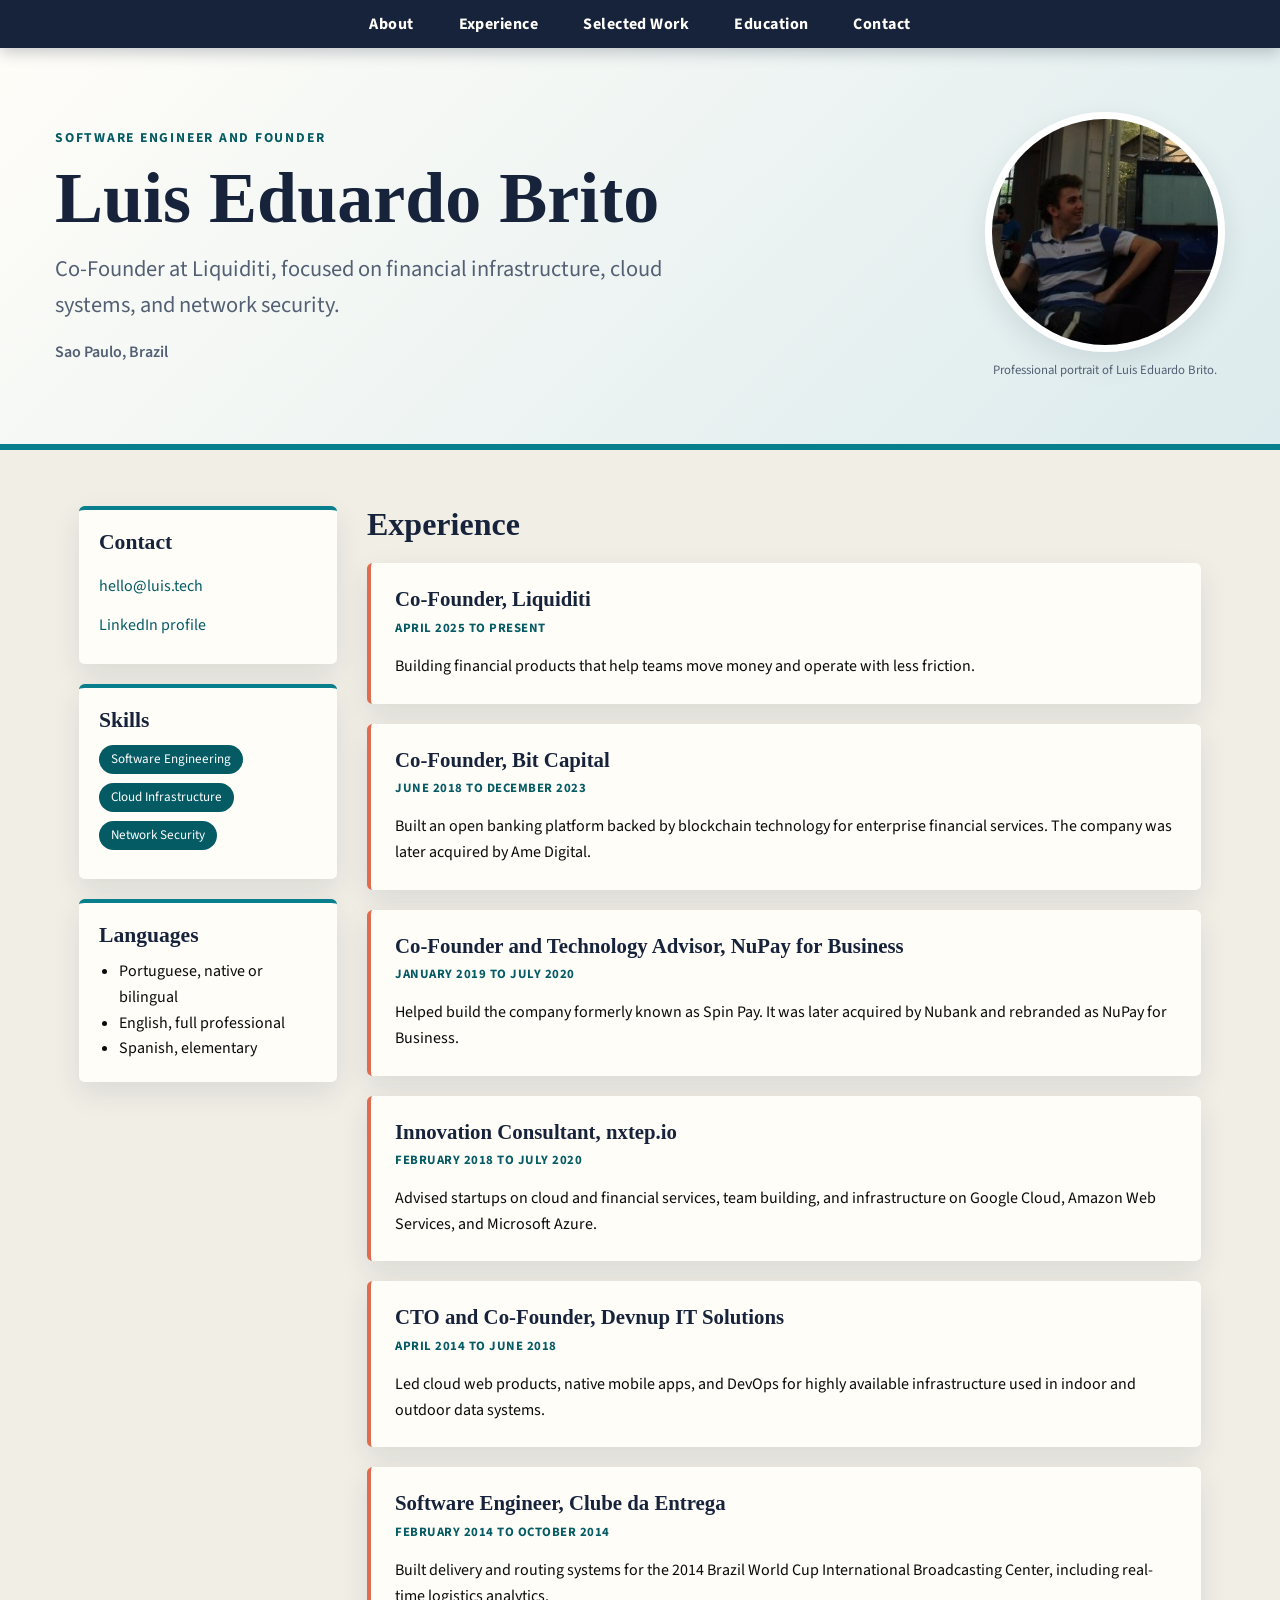
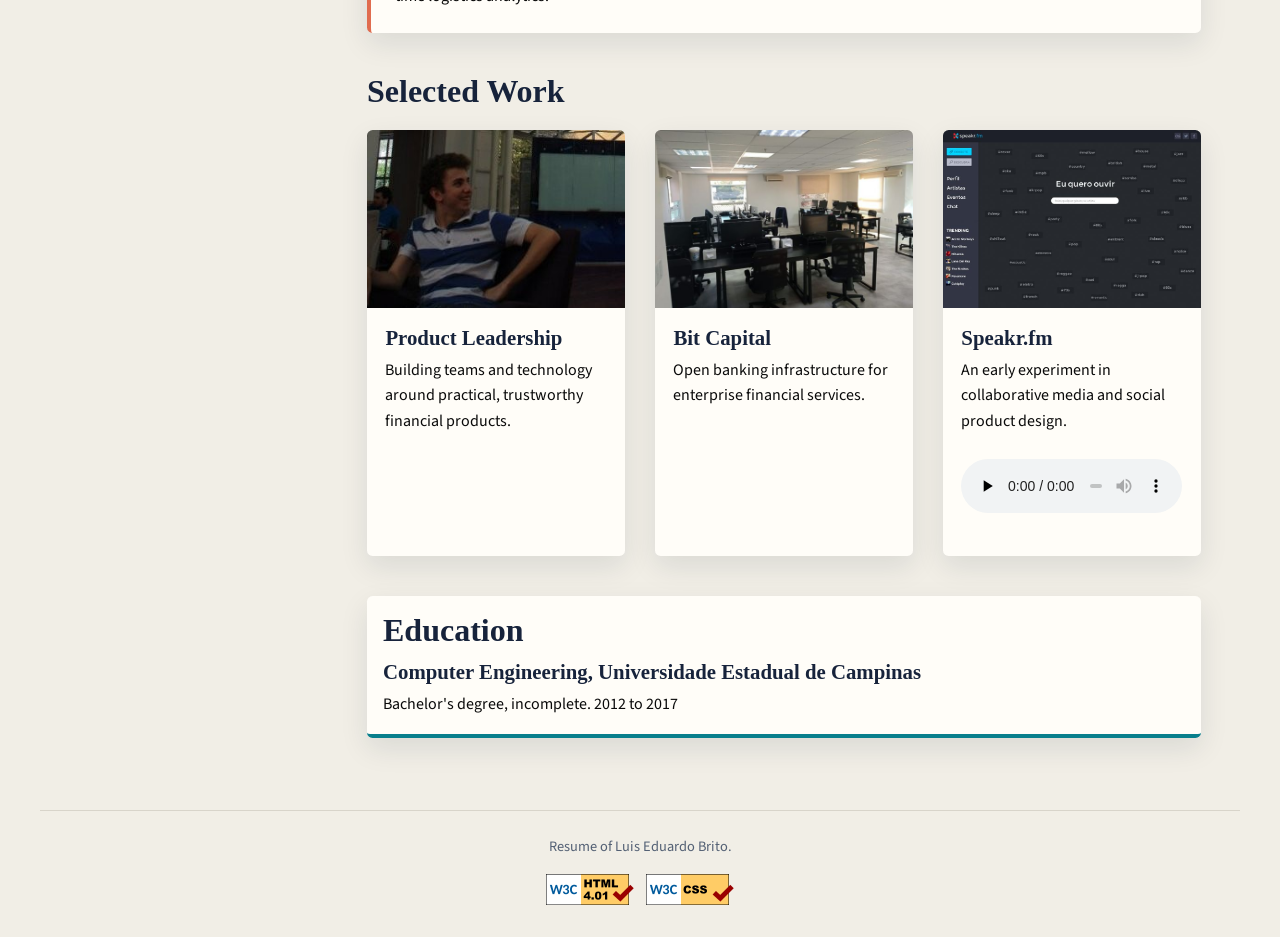
==== commit c9fe74a1: "chore: finalize project 4 submission" ====
--- a/index.html
+++ b/index.html
@@ -194,6 +194,14 @@
 
     <footer class="grid-container">
       <p>Resume of Luis Eduardo Brito.</p>
+      <p class="validator-badges">
+        <a href="https://validator.w3.org/nu/?doc=https%3A%2F%2Fluiseduardobrito.github.io%2Fiit-itm361-websiteproject4%2Findex.html">
+          <img src="media/images/valid-html.png" alt="Valid HTML">
+        </a>
+        <a href="https://jigsaw.w3.org/css-validator/validator?uri=https%3A%2F%2Fluiseduardobrito.github.io%2Fiit-itm361-websiteproject4%2Findex.html&amp;profile=css3svg&amp;warning=0">
+          <img src="media/images/valid-css.png" alt="Valid CSS">
+        </a>
+      </p>
     </footer>
 
     <script src="js/vendor/jquery.js"></script>
--- a/css/app.css
+++ b/css/app.css
@@ -252,6 +252,19 @@
   text-align: center;
 }
 
+.validator-badges {
+  align-items: center;
+  display: flex;
+  gap: 0.75rem;
+  justify-content: center;
+  margin-bottom: 0;
+}
+
+.validator-badges img {
+  height: auto;
+  width: 5.5rem;
+}
+
 @media screen and (min-width: 40em) {
   .site-nav .menu a {
     font-size: 1rem;
